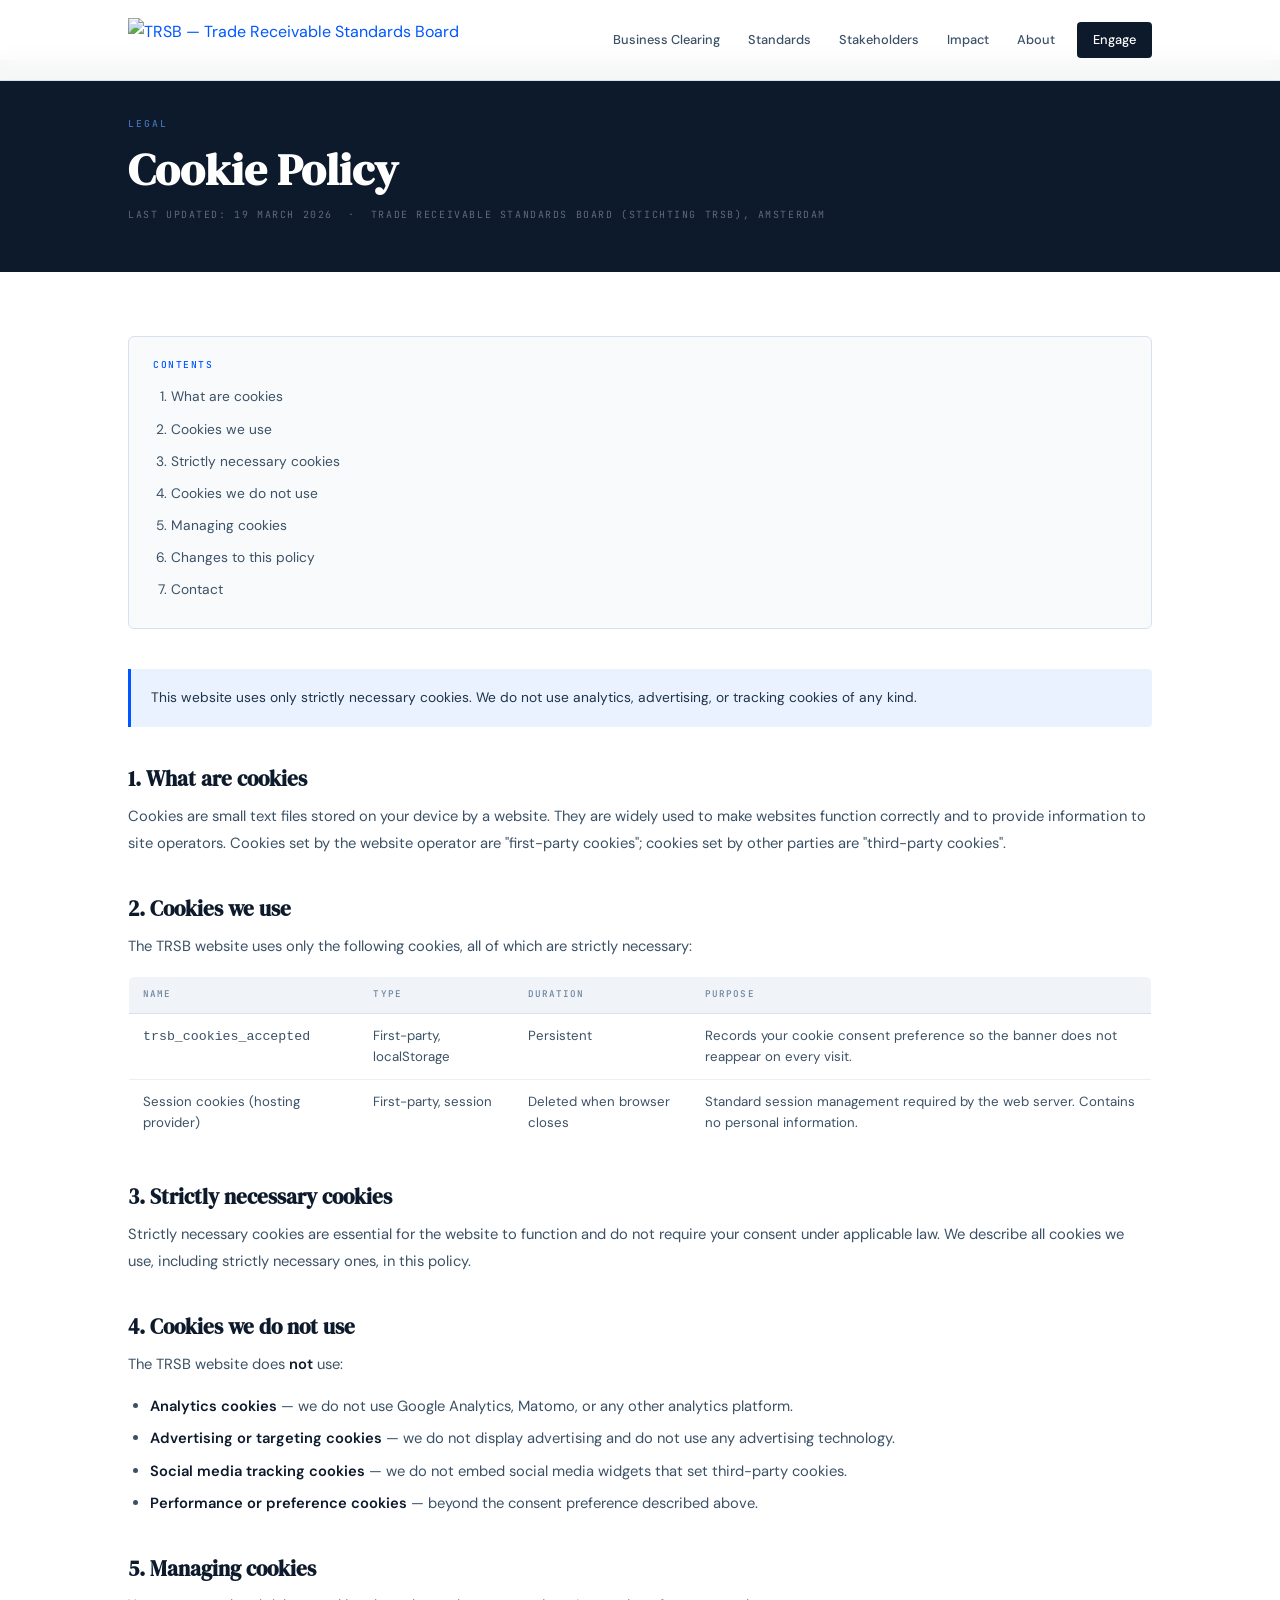
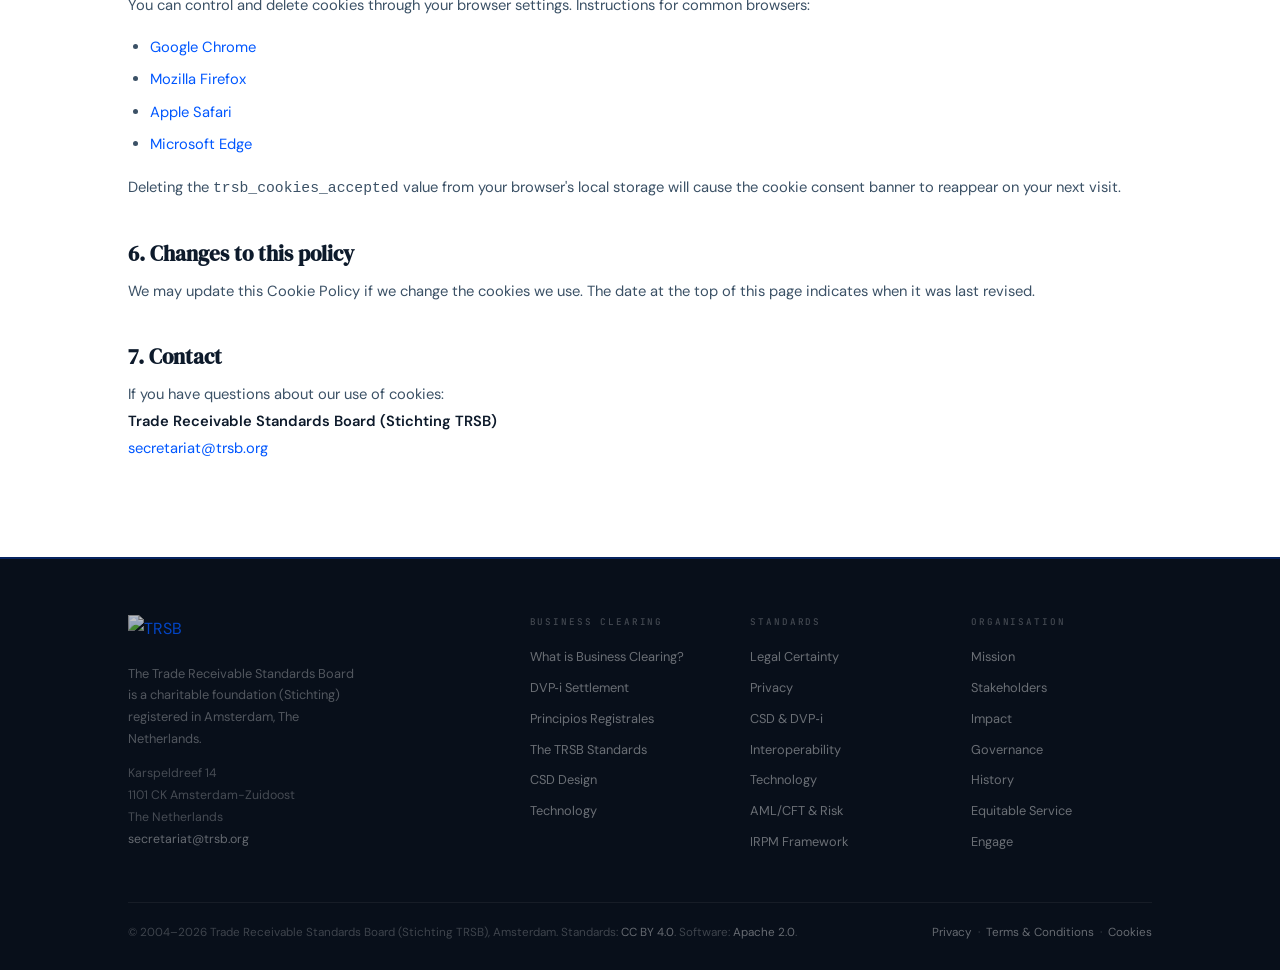
==== cookies.html @ 1e9a2dc9 "Adding legal pages" ====
<!DOCTYPE html>
<html lang="en">
<head>
<meta charset="UTF-8">
<meta name="viewport" content="width=device-width, initial-scale=1.0">
<title>Cookie Policy — TRSB</title>
<meta name="description" content="Cookie Policy for the Trade Receivable Standards Board.">
<link rel="preconnect" href="https://fonts.googleapis.com">
<link href="https://fonts.googleapis.com/css2?family=DM+Serif+Display:ital@0;1&family=DM+Sans:wght@300;400;500;600&family=JetBrains+Mono:wght@400;500&display=swap" rel="stylesheet">
<link rel="stylesheet" href="css/base.css">
<link rel="stylesheet" href="css/nav.css">
<link rel="stylesheet" href="css/footer.css">
<link rel="stylesheet" href="css/legal.css">
<link rel="stylesheet" href="css/responsive.css">
</head>
<body>

<!-- NAV -->
<nav id="sitenav">
  <div class="nav-inner">
    <a href="#" class="nav-logo">
      <img src="img/logo.svg" alt="TRSB — Trade Receivable Standards Board" height="36">
    </a>
    <div class="nav-links">
      <a href="#about">Business Clearing</a>
      <a href="#standards">Standards</a>
      <a href="#stakeholders">Stakeholders</a>
      <a href="#impact">Impact</a>
      <a href="#mission">About</a>
      <a href="#contact" class="nav-cta">Engage</a>
    </div>
    <button class="nav-burger" id="nav-burger" aria-label="Open menu" aria-expanded="false" aria-controls="nav-drawer">
      <span></span><span></span><span></span>
    </button>
  </div>
  <div class="nav-drawer" id="nav-drawer" role="navigation" aria-label="Mobile menu">
    <a href="#about">Business Clearing</a>
    <a href="#standards">Standards</a>
    <a href="#stakeholders">Stakeholders</a>
    <a href="#impact">Impact</a>
    <a href="#mission">About</a>
    <a href="#contact" class="drawer-cta">Engage</a>
  </div>
</nav>

<div style="padding-top:60px">
  <div class="legal-hero">
    <div class="container">
      <span class="label" style="color:rgba(100,160,255,0.65)">Legal</span>
      <h1>Cookie Policy</h1>
      <p class="legal-meta">Last updated: 19 March 2026 &nbsp;·&nbsp; Trade Receivable Standards Board (Stichting TRSB), Amsterdam</p>
    </div>
  </div>
  <div class="legal-body">
    <div class="container">
      <div class="legal-toc">
        <h4>Contents</h4>
        <ol>
      <li><a href="#1">What are cookies</a></li>
      <li><a href="#2">Cookies we use</a></li>
      <li><a href="#3">Strictly necessary cookies</a></li>
      <li><a href="#4">Cookies we do not use</a></li>
      <li><a href="#5">Managing cookies</a></li>
      <li><a href="#6">Changes to this policy</a></li>
      <li><a href="#7">Contact</a></li>
        </ol>
      </div>

    <div class="legal-notice">
      <p>This website uses only strictly necessary cookies. We do not use analytics, advertising, or tracking cookies of any kind.</p>
    </div>

    <h2 id="1">1. What are cookies</h2>
    <p>Cookies are small text files stored on your device by a website. They are widely used to make websites function correctly and to provide information to site operators. Cookies set by the website operator are "first-party cookies"; cookies set by other parties are "third-party cookies".</p>

    <h2 id="2">2. Cookies we use</h2>
    <p>The TRSB website uses only the following cookies, all of which are strictly necessary:</p>
    <table class="cookie-table">
      <thead>
        <tr><th>Name</th><th>Type</th><th>Duration</th><th>Purpose</th></tr>
      </thead>
      <tbody>
        <tr>
          <td><code>trsb_cookies_accepted</code></td>
          <td>First-party, localStorage</td>
          <td>Persistent</td>
          <td>Records your cookie consent preference so the banner does not reappear on every visit.</td>
        </tr>
        <tr>
          <td>Session cookies (hosting provider)</td>
          <td>First-party, session</td>
          <td>Deleted when browser closes</td>
          <td>Standard session management required by the web server. Contains no personal information.</td>
        </tr>
      </tbody>
    </table>

    <h2 id="3">3. Strictly necessary cookies</h2>
    <p>Strictly necessary cookies are essential for the website to function and do not require your consent under applicable law. We describe all cookies we use, including strictly necessary ones, in this policy.</p>

    <h2 id="4">4. Cookies we do not use</h2>
    <p>The TRSB website does <strong>not</strong> use:</p>
    <ul>
      <li><strong>Analytics cookies</strong> — we do not use Google Analytics, Matomo, or any other analytics platform.</li>
      <li><strong>Advertising or targeting cookies</strong> — we do not display advertising and do not use any advertising technology.</li>
      <li><strong>Social media tracking cookies</strong> — we do not embed social media widgets that set third-party cookies.</li>
      <li><strong>Performance or preference cookies</strong> — beyond the consent preference described above.</li>
    </ul>

    <h2 id="5">5. Managing cookies</h2>
    <p>You can control and delete cookies through your browser settings. Instructions for common browsers:</p>
    <ul>
      <li><a href="https://support.google.com/chrome/answer/95647" target="_blank" rel="noopener">Google Chrome</a></li>
      <li><a href="https://support.mozilla.org/en-US/kb/cookies-information-websites-store-on-your-computer" target="_blank" rel="noopener">Mozilla Firefox</a></li>
      <li><a href="https://support.apple.com/en-gb/guide/safari/sfri11471/mac" target="_blank" rel="noopener">Apple Safari</a></li>
      <li><a href="https://support.microsoft.com/en-us/windows/delete-and-manage-cookies" target="_blank" rel="noopener">Microsoft Edge</a></li>
    </ul>
    <p>Deleting the <code>trsb_cookies_accepted</code> value from your browser's local storage will cause the cookie consent banner to reappear on your next visit.</p>

    <h2 id="6">6. Changes to this policy</h2>
    <p>We may update this Cookie Policy if we change the cookies we use. The date at the top of this page indicates when it was last revised.</p>

    <h2 id="7">7. Contact</h2>
    <p>If you have questions about our use of cookies:<br>
    <strong>Trade Receivable Standards Board (Stichting TRSB)</strong><br>
    <a href="mailto:secretariat@trsb.org">secretariat@trsb.org</a></p>
    </div>
  </div>
</div>

<!-- FOOTER -->
<footer>
  <div class="container">
    <div class="footer-grid">
      <div class="footer-brand">
        <a href="#"><img src="img/logo-white.svg" alt="TRSB" class="footer-logo-img"></a>
        <p>The Trade Receivable Standards Board is a charitable foundation (Stichting) registered in Amsterdam, The Netherlands.</p>
        <address>Karspeldreef 14<br>1101 CK Amsterdam-Zuidoost<br>The Netherlands<br><a href="mailto:secretariat@trsb.org">secretariat@trsb.org</a></address>
      </div>
      <div class="fc"><h5>Business Clearing</h5><a href="#about">What is Business Clearing?</a><a href="#dvpi">DVP‑i Settlement</a><a href="#registrales">Principios Registrales</a><a href="#architecture">The TRSB Standards</a><a href="#csd-design">CSD Design</a><a href="#tech-openness">Technology</a></div>
      <div class="fc"><h5>Standards</h5><a href="#s1">Legal Certainty</a><a href="#s2">Privacy</a><a href="#s3">CSD &amp; DVP‑i</a><a href="#s4">Interoperability</a><a href="#s5">Technology</a><a href="#s6">AML/CFT &amp; Risk</a><a href="#s7">IRPM Framework</a></div>
      <div class="fc"><h5>Organisation</h5><a href="#mission">Mission</a><a href="#stakeholders">Stakeholders</a><a href="#impact">Impact</a><a href="#governance">Governance</a><a href="#history">History</a><a href="#equitable">Equitable Service</a><a href="#contact">Engage</a></div>
    </div>
    <div class="footer-bottom">
      <span>© 2004–2026 Trade Receivable Standards Board (Stichting TRSB), Amsterdam. Standards: <a href="https://creativecommons.org/licenses/by/4.0/" target="_blank">CC BY 4.0</a>. Software: <a href="https://www.apache.org/licenses/LICENSE-2.0" target="_blank">Apache 2.0</a>.</span>
      <span><a href="privacy.html">Privacy</a> &nbsp;·&nbsp; <a href="terms.html">Terms &amp; Conditions</a> &nbsp;·&nbsp; <a href="cookies.html">Cookies</a></span>
    </div>
  </div>
</footer>

<script src="js/main.js"></script>
</body>
</html>
---- css/base.css ----
/* TRSB — Base: reset, variables, typography, utilities
   Shared by index.html and all legal pages */

*, *::before, *::after { box-sizing: border-box; margin: 0; padding: 0; }
:root {
  --ink:    #0D1A2B;
  --ink2:   #1E3348;
  --ink3:   #3B5166;
  --mid:    #6B85A0;
  --pale:   #F0F4F9;
  --pale2:  #F8FAFC;
  --white:  #FFFFFF;
  --accent: #0057FF;
  --acl:    #3380FF;
  --acpale: #EBF2FF;
  --green:  #00875A;
  --greenpale: #E3F5EE;
  --border: #D6E2EF;
  --bord2:  #E8EFF7;
  --gold:   #C08020;
  --serif:  'DM Serif Display', Georgia, serif;
  --sans:   'DM Sans', sans-serif;
  --mono:   'JetBrains Mono', monospace;
}
html { scroll-behavior: smooth; }
body { font-family: var(--sans); font-size: 16px; line-height: 1.7; color: var(--ink); background: var(--white); overflow-x: hidden; }
h1,h2,h3 { font-family: var(--serif); line-height: 1.15; color: var(--ink); }
h1 { font-size: clamp(2.4rem, 5vw, 4rem); }
h2 { font-size: clamp(1.7rem, 3.5vw, 2.6rem); }
h3 { font-size: 1.2rem; font-family: var(--sans); font-weight: 600; }
h4 { font-family: var(--mono); font-size: 0.62rem; font-weight: 500; letter-spacing: 0.18em; text-transform: uppercase; color: var(--accent); }
p  { color: var(--ink3); font-size: 0.95rem; line-height: 1.85; }
a  { color: var(--accent); text-decoration: none; }
a:hover { text-decoration: underline; }
strong { color: var(--ink); font-weight: 600; }
blockquote { font-family: var(--serif); font-size: 1.15rem; font-style: italic; color: var(--ink2); border-left: 3px solid var(--accent); padding: 6px 0 6px 24px; margin: 28px 0; line-height: 1.7; }
.container { max-width: 1120px; margin: 0 auto; padding: 0 48px; }
section { padding: 80px 0; }
.label { display: block; font-family: var(--mono); font-size: 0.6rem; font-weight: 500; letter-spacing: 0.2em; text-transform: uppercase; color: var(--accent); margin-bottom: 12px; }
.rule  { width: 32px; height: 2px; background: var(--accent); margin: 16px 0 28px; border-radius: 2px; }
.rule-c { margin-left: auto; margin-right: auto; }
hr.hrule { border: none; border-top: 1px solid var(--bord2); margin: 28px 0; }

/* ===== FADE ===== */
.fade { opacity: 0; transform: translateY(14px); transition: opacity 0.45s ease, transform 0.45s ease; }
.fade.in { opacity: 1; transform: none; }
.fade.d1 { transition-delay: 0.08s; }
.fade.d2 { transition-delay: 0.16s; }
/* Ensure content is visible if JS is disabled or observer never fires */
@media print { .fade { opacity: 1 !important; transform: none !important; } }
---- css/nav.css ----
/* TRSB — Navigation */

nav#sitenav {
  position: fixed; top: 0; left: 0; right: 0; z-index: 200;
  background: rgba(255,255,255,0.96);
  backdrop-filter: blur(12px);
  -webkit-backdrop-filter: blur(12px);
  border-bottom: 1px solid var(--border);
  transition: box-shadow 0.3s;
}
.nav-inner {
  max-width: 1120px; margin: 0 auto; padding: 0 48px;
  height: 80px; display: flex; align-items: center;
  justify-content: space-between;
}

/* ── Logo ── */
.nav-logo {
  display: flex; align-items: center; gap: 10px;
  text-decoration: none; flex-shrink: 0;
}
.nav-logo img { height: 45px; display: block; }

/* ── Desktop links ── */
.nav-links { display: flex; align-items: center; gap: 0; }
.nav-links a {
  font-family: var(--sans); font-size: 0.8rem; font-weight: 500;
  color: var(--ink3); padding: 8px 14px;
  transition: color 0.15s; white-space: nowrap; text-decoration: none;
}
.nav-links a:hover { color: var(--ink); }
.nav-cta {
  background: var(--ink) !important; color: var(--white) !important;
  border-radius: 4px; margin-left: 8px; padding: 7px 16px !important;
  transition: background 0.15s !important;
}
.nav-cta:hover { background: var(--accent) !important; }

/* ── Hamburger button (hidden on desktop) ── */
.nav-burger {
  display: none; flex-direction: column; justify-content: center;
  gap: 5px; width: 36px; height: 36px;
  background: none; border: none; cursor: pointer;
  padding: 4px; border-radius: 4px; transition: background 0.15s;
}
.nav-burger:hover { background: var(--pale); }
.nav-burger span {
  display: block; width: 22px; height: 2px;
  background: var(--ink); border-radius: 2px;
  transition: transform 0.25s ease, opacity 0.25s ease;
  transform-origin: center;
}
.nav-burger.open span:nth-child(1) { transform: translateY(7px) rotate(45deg); }
.nav-burger.open span:nth-child(2) { opacity: 0; transform: scaleX(0); }
.nav-burger.open span:nth-child(3) { transform: translateY(-7px) rotate(-45deg); }

/* ── Mobile drawer ── */
.nav-drawer {
  display: none;
  position: absolute; top: 60px; left: 0; right: 0;
  background: rgba(255,255,255,0.98);
  backdrop-filter: blur(16px); -webkit-backdrop-filter: blur(16px);
  border-bottom: 1px solid var(--border);
  box-shadow: 0 8px 32px rgba(13,26,43,0.10);
  padding: 8px 0 16px;
  animation: drawerSlide 0.2s ease;
}
@keyframes drawerSlide {
  from { opacity: 0; transform: translateY(-8px); }
  to   { opacity: 1; transform: translateY(0); }
}
.nav-drawer.open { display: block; }
.nav-drawer a {
  display: block; font-family: var(--sans); font-size: 0.92rem; font-weight: 500;
  color: var(--ink2); padding: 13px 24px; text-decoration: none;
  border-bottom: 1px solid var(--bord2); transition: background 0.1s, color 0.1s;
}
.nav-drawer a:last-child { border-bottom: none; }
.nav-drawer a:hover { background: var(--pale); color: var(--accent); }
.nav-drawer .drawer-cta {
  margin: 12px 24px 0; display: block; text-align: center;
  background: var(--ink); color: #fff !important;
  border-radius: 4px; padding: 12px 24px !important; border-bottom: none !important;
}
.nav-drawer .drawer-cta:hover { background: var(--accent) !important; }

/* ── Collapse to burger at 768px ── */
@media (max-width: 768px) {
  .nav-inner { padding: 0 20px; }
  .nav-links  { display: none; }
  .nav-burger { display: flex; }
}
---- css/footer.css ----
/* TRSB — Footer */

/* ===== FOOTER ===== */
footer { background: #080F1A; padding: 56px 0 28px; border-top: 2px solid rgba(0,87,255,0.3); }
.footer-grid { display: grid; grid-template-columns: 2fr 1fr 1fr 1fr; gap: 40px; margin-bottom: 40px; }
.footer-logo-img { height: 32px; display: block; margin-bottom: 16px; opacity: 0.75; transition: opacity 0.15s; }
.footer-logo-img:hover { opacity: 1; }
.footer-brand p { font-size: 0.8rem; color: rgba(255,255,255,0.3); line-height: 1.7; max-width: 230px; margin-bottom: 12px; }
.footer-brand address { font-style: normal; font-size: 0.77rem; color: rgba(255,255,255,0.25); line-height: 1.8; }
.footer-brand address a { color: rgba(255,255,255,0.38); }
.fc h5 { font-family: var(--mono); font-size: 0.58rem; font-weight: 500; letter-spacing: 0.2em; text-transform: uppercase; color: rgba(255,255,255,0.24); margin-bottom: 16px; }
.fc a { display: block; font-size: 0.8rem; color: rgba(255,255,255,0.4); margin-bottom: 9px; transition: color 0.15s; text-decoration: none; }
.fc a:hover { color: rgba(255,255,255,0.75); }
.footer-bottom { border-top: 1px solid rgba(255,255,255,0.06); padding-top: 20px; display: flex; justify-content: space-between; flex-wrap: wrap; gap: 8px; font-size: 0.73rem; color: rgba(255,255,255,0.22); }
.footer-bottom a { color: rgba(255,255,255,0.38); text-decoration: none; transition: color 0.15s; }
.footer-bottom a:hover { color: rgba(255,255,255,0.65); }
---- css/legal.css ----
/* TRSB — Legal pages (privacy, T&C, cookies) */

#legal-page { padding-top: 60px; }
.legal-hero { background: var(--ink); padding: 56px 0 48px; }
.legal-hero h1 { color: #fff; font-size: clamp(1.8rem, 3.5vw, 2.8rem); }
.legal-hero .legal-meta { font-family: var(--mono); font-size: 0.62rem; letter-spacing: 0.16em; text-transform: uppercase; color: rgba(255,255,255,0.35); margin-top: 10px; }
.legal-body { padding: 64px 0 80px; }
.legal-body h2 { font-size: 1.3rem; margin: 40px 0 12px; color: var(--ink); }
.legal-body h2:first-child { margin-top: 0; }
.legal-body h3 { font-family: var(--sans); font-size: 1rem; font-weight: 600; margin: 24px 0 8px; color: var(--ink); }
.legal-body p { font-size: 0.92rem; color: var(--ink3); line-height: 1.85; margin-bottom: 14px; }
.legal-body ul, .legal-body ol { margin: 10px 0 16px 22px; font-size: 0.92rem; color: var(--ink3); line-height: 1.8; }
.legal-body li { margin-bottom: 6px; }
.legal-body a { color: var(--accent); }
.legal-body strong { color: var(--ink); }
.legal-toc { background: var(--pale2); border: 1px solid var(--border); border-radius: 6px; padding: 20px 24px; margin-bottom: 40px; }
.legal-toc h4 { font-family: var(--mono); font-size: 0.6rem; letter-spacing: 0.16em; text-transform: uppercase; color: var(--accent); margin-bottom: 10px; }
.legal-toc ol { margin: 0 0 0 18px; font-size: 0.86rem; color: var(--ink3); line-height: 1.9; }
.legal-toc a { color: var(--ink3); text-decoration: none; }
.legal-toc a:hover { color: var(--accent); }
.legal-notice { background: var(--acpale); border-left: 3px solid var(--accent); padding: 16px 20px; border-radius: 0 4px 4px 0; margin: 20px 0 24px; }
.legal-notice p { font-size: 0.86rem; margin: 0; color: var(--ink2); }
.cookie-table { width: 100%; border-collapse: collapse; font-size: 0.83rem; border: 1px solid var(--border); border-radius: 6px; overflow: hidden; margin: 16px 0 24px; }
.cookie-table th { font-family: var(--mono); font-size: 0.58rem; font-weight: 500; letter-spacing: 0.12em; text-transform: uppercase; color: var(--mid); text-align: left; padding: 10px 14px; background: var(--pale); border-bottom: 1px solid var(--border); }
.cookie-table td { padding: 11px 14px; border-bottom: 1px solid var(--bord2); vertical-align: top; color: var(--ink3); line-height: 1.6; }
.cookie-table tr:last-child td { border-bottom: none; }
---- css/responsive.css ----
/* TRSB — Responsive breakpoints */

/* ===== RESPONSIVE ===== */
@media (max-width: 960px) {
  .hero-inner { grid-template-columns: 1fr; gap: 40px; }
  .hero-convictions { grid-template-columns: 1fr 1fr; }
  .about-grid,.vel-grid,.contact-grid { grid-template-columns: 1fr; gap: 40px; }
  .pillars { grid-template-columns: 1fr 1fr; }
  .stake-grid { grid-template-columns: repeat(2,1fr); }
  .gov-grid,.board-grid { grid-template-columns: 1fr; }
  .footer-grid { grid-template-columns: 1fr 1fr; }
  .std-layout { grid-template-columns: 1fr; }
  .std-toc { display: none; }
  .eq-grid { grid-template-columns: 1fr 1fr; gap: 20px; }
  .dvpi-inner { grid-template-columns: 1fr; gap: 32px; }
  .dvpi-steps { grid-template-columns: 1fr 1fr; }
  .v-figs { grid-template-columns: 1fr 1fr; }
  .prob-card { grid-template-columns: 1fr; }
  .prob-label-col { border-right: none; border-bottom: 1px solid var(--bord2); }
  .prob-body-col { border-right: none; border-bottom: 1px solid var(--bord2); }
  .prob-answer-col { border-left: none; border-top: 3px solid var(--accent); }
  .reg-grid { grid-template-columns: 1fr 1fr; }
  .arch-layer { grid-template-columns: 1fr; }
  .arch-layer-badge { border-right: none; border-bottom: 1px solid rgba(255,255,255,0.08); flex-direction: row; align-items: center; gap: 12px; padding: 16px 20px; }
  .arch-bridge { grid-template-columns: 1fr; gap: 24px; }
  .arch-bridge-center { border-left: none; border-right: none; border-top: 1px solid rgba(255,255,255,0.08); border-bottom: 1px solid rgba(255,255,255,0.08); padding: 20px 0; }
  .csd-grid { grid-template-columns: 1fr; gap: 40px; }
  .protocol-grid { grid-template-columns: 1fr 1fr; }
  .tech-bottom { grid-template-columns: 1fr; gap: 28px; }
}
@media (max-width: 640px) {
  .container { padding: 0 20px; }
  section { padding: 56px 0; }
  .nav-inner { padding: 0 20px; }
  .nav-links { display: none; }
  .hero-inner { padding: 56px 20px 48px; grid-template-columns: 1fr; }
  .hero-strip-inner { padding: 0 20px; overflow-x: auto; white-space: nowrap; }
  .hero-stats { grid-template-columns: 1fr 1fr; }
  .pillars,.stake-grid,.board-grid,.footer-grid,.eq-grid { grid-template-columns: 1fr; }
  .dvpi-steps,.v-figs,.about-grid { grid-template-columns: 1fr; }
  .j-table { display: block; overflow-x: auto; }
  .about-sidebar { border-left: none; border-top: 1px solid var(--border); padding-left: 0; padding-top: 28px; }
  .reg-grid { grid-template-columns: 1fr; }
  .csd-principles { grid-template-columns: 1fr; }
  .protocol-grid { grid-template-columns: 1fr; }
  .tech-topo { grid-template-columns: 1fr; }
}
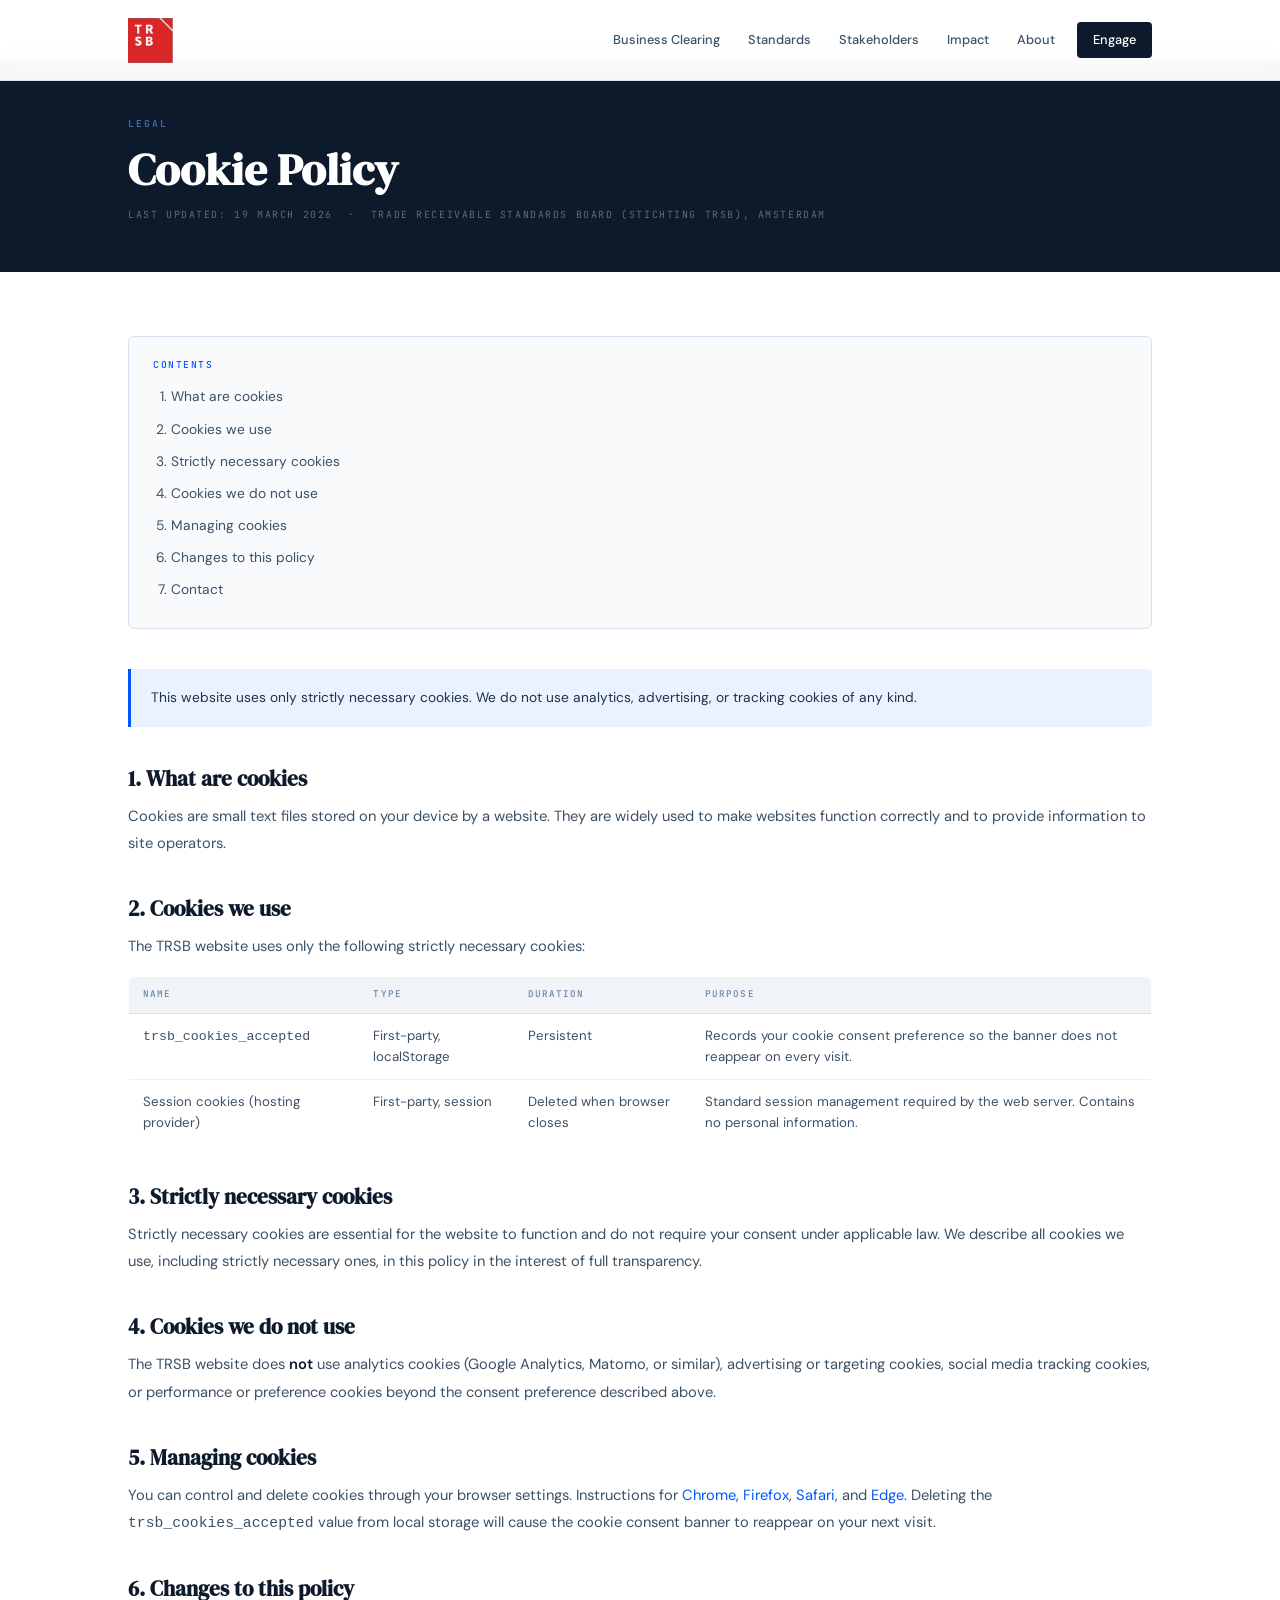
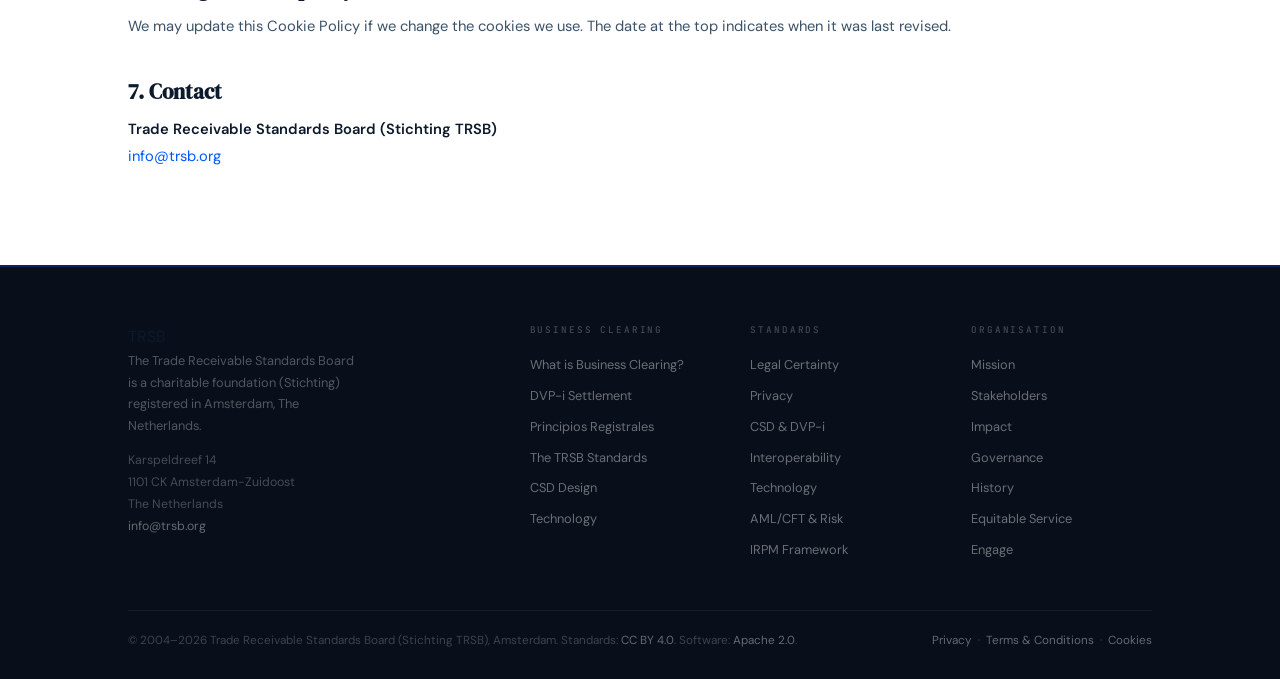
==== commit 5a32a00b: "Fix links" ====
--- a/cookies.html
+++ b/cookies.html
@@ -18,39 +18,42 @@
 <!-- NAV -->
 <nav id="sitenav">
   <div class="nav-inner">
-    <a href="#" class="nav-logo">
-      <img src="img/logo.svg" alt="TRSB — Trade Receivable Standards Board" height="36">
+    <a href="index.html" class="nav-logo" style="text-decoration:none;">
+		<img src="img/logo_trsb_basic.png"></img>
     </a>
     <div class="nav-links">
-      <a href="#about">Business Clearing</a>
-      <a href="#standards">Standards</a>
-      <a href="#stakeholders">Stakeholders</a>
-      <a href="#impact">Impact</a>
-      <a href="#mission">About</a>
-      <a href="#contact" class="nav-cta">Engage</a>
+      <a href="index.html#about">Business Clearing</a>
+      <a href="index.html#standards">Standards</a>
+      <a href="index.html#stakeholders">Stakeholders</a>
+      <a href="index.html#impact">Impact</a>
+      <a href="index.html#mission">About</a>
+      <a href="index.html#contact" class="nav-cta">Engage</a>
     </div>
     <button class="nav-burger" id="nav-burger" aria-label="Open menu" aria-expanded="false" aria-controls="nav-drawer">
       <span></span><span></span><span></span>
     </button>
   </div>
   <div class="nav-drawer" id="nav-drawer" role="navigation" aria-label="Mobile menu">
-    <a href="#about">Business Clearing</a>
-    <a href="#standards">Standards</a>
-    <a href="#stakeholders">Stakeholders</a>
-    <a href="#impact">Impact</a>
-    <a href="#mission">About</a>
-    <a href="#contact" class="drawer-cta">Engage</a>
+    <a href="index.html#about">Business Clearing</a>
+    <a href="index.html#standards">Standards</a>
+    <a href="index.html#stakeholders">Stakeholders</a>
+    <a href="index.html#impact">Impact</a>
+    <a href="index.html#mission">About</a>
+    <a href="index.html#contact" class="drawer-cta">Engage</a>
   </div>
 </nav>
 
+<!-- LEGAL HERO -->
 <div style="padding-top:60px">
   <div class="legal-hero">
     <div class="container">
       <span class="label" style="color:rgba(100,160,255,0.65)">Legal</span>
       <h1>Cookie Policy</h1>
-      <p class="legal-meta">Last updated: 19 March 2026 &nbsp;·&nbsp; Trade Receivable Standards Board (Stichting TRSB), Amsterdam</p>
+      <p class="legal-meta">Last updated: 19 March 2026 &nbsp;&middot;&nbsp; Trade Receivable Standards Board (Stichting TRSB), Amsterdam</p>
     </div>
   </div>
+
+  <!-- LEGAL BODY -->
   <div class="legal-body">
     <div class="container">
       <div class="legal-toc">
@@ -66,64 +69,35 @@
         </ol>
       </div>
 
-    <div class="legal-notice">
-      <p>This website uses only strictly necessary cookies. We do not use analytics, advertising, or tracking cookies of any kind.</p>
-    </div>
+    <div class="legal-notice"><p>This website uses only strictly necessary cookies. We do not use analytics, advertising, or tracking cookies of any kind.</p></div>
 
     <h2 id="1">1. What are cookies</h2>
-    <p>Cookies are small text files stored on your device by a website. They are widely used to make websites function correctly and to provide information to site operators. Cookies set by the website operator are "first-party cookies"; cookies set by other parties are "third-party cookies".</p>
+    <p>Cookies are small text files stored on your device by a website. They are widely used to make websites function correctly and to provide information to site operators.</p>
 
     <h2 id="2">2. Cookies we use</h2>
-    <p>The TRSB website uses only the following cookies, all of which are strictly necessary:</p>
+    <p>The TRSB website uses only the following strictly necessary cookies:</p>
     <table class="cookie-table">
-      <thead>
-        <tr><th>Name</th><th>Type</th><th>Duration</th><th>Purpose</th></tr>
-      </thead>
+      <thead><tr><th>Name</th><th>Type</th><th>Duration</th><th>Purpose</th></tr></thead>
       <tbody>
-        <tr>
-          <td><code>trsb_cookies_accepted</code></td>
-          <td>First-party, localStorage</td>
-          <td>Persistent</td>
-          <td>Records your cookie consent preference so the banner does not reappear on every visit.</td>
-        </tr>
-        <tr>
-          <td>Session cookies (hosting provider)</td>
-          <td>First-party, session</td>
-          <td>Deleted when browser closes</td>
-          <td>Standard session management required by the web server. Contains no personal information.</td>
-        </tr>
+        <tr><td><code>trsb_cookies_accepted</code></td><td>First-party, localStorage</td><td>Persistent</td><td>Records your cookie consent preference so the banner does not reappear on every visit.</td></tr>
+        <tr><td>Session cookies (hosting provider)</td><td>First-party, session</td><td>Deleted when browser closes</td><td>Standard session management required by the web server. Contains no personal information.</td></tr>
       </tbody>
     </table>
 
     <h2 id="3">3. Strictly necessary cookies</h2>
-    <p>Strictly necessary cookies are essential for the website to function and do not require your consent under applicable law. We describe all cookies we use, including strictly necessary ones, in this policy.</p>
+    <p>Strictly necessary cookies are essential for the website to function and do not require your consent under applicable law. We describe all cookies we use, including strictly necessary ones, in this policy in the interest of full transparency.</p>
 
     <h2 id="4">4. Cookies we do not use</h2>
-    <p>The TRSB website does <strong>not</strong> use:</p>
-    <ul>
-      <li><strong>Analytics cookies</strong> — we do not use Google Analytics, Matomo, or any other analytics platform.</li>
-      <li><strong>Advertising or targeting cookies</strong> — we do not display advertising and do not use any advertising technology.</li>
-      <li><strong>Social media tracking cookies</strong> — we do not embed social media widgets that set third-party cookies.</li>
-      <li><strong>Performance or preference cookies</strong> — beyond the consent preference described above.</li>
-    </ul>
+    <p>The TRSB website does <strong>not</strong> use analytics cookies (Google Analytics, Matomo, or similar), advertising or targeting cookies, social media tracking cookies, or performance or preference cookies beyond the consent preference described above.</p>
 
     <h2 id="5">5. Managing cookies</h2>
-    <p>You can control and delete cookies through your browser settings. Instructions for common browsers:</p>
-    <ul>
-      <li><a href="https://support.google.com/chrome/answer/95647" target="_blank" rel="noopener">Google Chrome</a></li>
-      <li><a href="https://support.mozilla.org/en-US/kb/cookies-information-websites-store-on-your-computer" target="_blank" rel="noopener">Mozilla Firefox</a></li>
-      <li><a href="https://support.apple.com/en-gb/guide/safari/sfri11471/mac" target="_blank" rel="noopener">Apple Safari</a></li>
-      <li><a href="https://support.microsoft.com/en-us/windows/delete-and-manage-cookies" target="_blank" rel="noopener">Microsoft Edge</a></li>
-    </ul>
-    <p>Deleting the <code>trsb_cookies_accepted</code> value from your browser's local storage will cause the cookie consent banner to reappear on your next visit.</p>
+    <p>You can control and delete cookies through your browser settings. Instructions for <a href="https://support.google.com/chrome/answer/95647" target="_blank" rel="noopener">Chrome</a>, <a href="https://support.mozilla.org/en-US/kb/cookies-information-websites-store-on-your-computer" target="_blank" rel="noopener">Firefox</a>, <a href="https://support.apple.com/en-gb/guide/safari/sfri11471/mac" target="_blank" rel="noopener">Safari</a>, and <a href="https://support.microsoft.com/en-us/windows/delete-and-manage-cookies" target="_blank" rel="noopener">Edge</a>. Deleting the <code>trsb_cookies_accepted</code> value from local storage will cause the cookie consent banner to reappear on your next visit.</p>
 
     <h2 id="6">6. Changes to this policy</h2>
-    <p>We may update this Cookie Policy if we change the cookies we use. The date at the top of this page indicates when it was last revised.</p>
+    <p>We may update this Cookie Policy if we change the cookies we use. The date at the top indicates when it was last revised.</p>
 
     <h2 id="7">7. Contact</h2>
-    <p>If you have questions about our use of cookies:<br>
-    <strong>Trade Receivable Standards Board (Stichting TRSB)</strong><br>
-    <a href="mailto:secretariat@trsb.org">secretariat@trsb.org</a></p>
+    <p><strong>Trade Receivable Standards Board (Stichting TRSB)</strong><br><a href="mailto:info@trsb.org">info@trsb.org</a></p>
     </div>
   </div>
 </div>
@@ -133,17 +107,17 @@
   <div class="container">
     <div class="footer-grid">
       <div class="footer-brand">
-        <a href="#"><img src="img/logo-white.svg" alt="TRSB" class="footer-logo-img"></a>
+        <div class="footer-logo-text">TRSB</div>
         <p>The Trade Receivable Standards Board is a charitable foundation (Stichting) registered in Amsterdam, The Netherlands.</p>
-        <address>Karspeldreef 14<br>1101 CK Amsterdam-Zuidoost<br>The Netherlands<br><a href="mailto:secretariat@trsb.org">secretariat@trsb.org</a></address>
+        <address>Karspeldreef 14<br>1101 CK Amsterdam-Zuidoost<br>The Netherlands<br><a href="mailto:info@trsb.org">info@trsb.org</a></address>
       </div>
-      <div class="fc"><h5>Business Clearing</h5><a href="#about">What is Business Clearing?</a><a href="#dvpi">DVP‑i Settlement</a><a href="#registrales">Principios Registrales</a><a href="#architecture">The TRSB Standards</a><a href="#csd-design">CSD Design</a><a href="#tech-openness">Technology</a></div>
-      <div class="fc"><h5>Standards</h5><a href="#s1">Legal Certainty</a><a href="#s2">Privacy</a><a href="#s3">CSD &amp; DVP‑i</a><a href="#s4">Interoperability</a><a href="#s5">Technology</a><a href="#s6">AML/CFT &amp; Risk</a><a href="#s7">IRPM Framework</a></div>
-      <div class="fc"><h5>Organisation</h5><a href="#mission">Mission</a><a href="#stakeholders">Stakeholders</a><a href="#impact">Impact</a><a href="#governance">Governance</a><a href="#history">History</a><a href="#equitable">Equitable Service</a><a href="#contact">Engage</a></div>
+      <div class="fc"><h5>Business Clearing</h5><a href="index.html#about">What is Business Clearing?</a><a href="index.html#dvpi">DVP-i Settlement</a><a href="index.html#registrales">Principios Registrales</a><a href="index.html#architecture">The TRSB Standards</a><a href="index.html#csd-design">CSD Design</a><a href="index.html#tech-openness">Technology</a></div>
+      <div class="fc"><h5>Standards</h5><a href="index.html#s1">Legal Certainty</a><a href="index.html#s2">Privacy</a><a href="index.html#s3">CSD &amp; DVP-i</a><a href="index.html#s4">Interoperability</a><a href="index.html#s5">Technology</a><a href="index.html#s6">AML/CFT &amp; Risk</a><a href="index.html#s7">IRPM Framework</a></div>
+      <div class="fc"><h5>Organisation</h5><a href="index.html#mission">Mission</a><a href="index.html#stakeholders">Stakeholders</a><a href="index.html#impact">Impact</a><a href="index.html#governance">Governance</a><a href="index.html#history">History</a><a href="index.html#equitable">Equitable Service</a><a href="index.html#contact">Engage</a></div>
     </div>
     <div class="footer-bottom">
-      <span>© 2004–2026 Trade Receivable Standards Board (Stichting TRSB), Amsterdam. Standards: <a href="https://creativecommons.org/licenses/by/4.0/" target="_blank">CC BY 4.0</a>. Software: <a href="https://www.apache.org/licenses/LICENSE-2.0" target="_blank">Apache 2.0</a>.</span>
-      <span><a href="privacy.html">Privacy</a> &nbsp;·&nbsp; <a href="terms.html">Terms &amp; Conditions</a> &nbsp;·&nbsp; <a href="cookies.html">Cookies</a></span>
+      <span>&copy; 2004&ndash;2026 Trade Receivable Standards Board (Stichting TRSB), Amsterdam. Standards: <a href="https://creativecommons.org/licenses/by/4.0/" target="_blank" rel="noopener">CC BY 4.0</a>. Software: <a href="https://www.apache.org/licenses/LICENSE-2.0" target="_blank" rel="noopener">Apache 2.0</a>.</span>
+      <span><a href="privacy.html">Privacy</a> &nbsp;&middot;&nbsp; <a href="terms.html">Terms &amp; Conditions</a> &nbsp;&middot;&nbsp; <a href="cookies.html">Cookies</a></span>
     </div>
   </div>
 </footer>
--- a/css/footer.css
+++ b/css/footer.css
@@ -1,16 +1,90 @@
 /* TRSB — Footer */
 
 /* ===== FOOTER ===== */
-footer { background: #080F1A; padding: 56px 0 28px; border-top: 2px solid rgba(0,87,255,0.3); }
-.footer-grid { display: grid; grid-template-columns: 2fr 1fr 1fr 1fr; gap: 40px; margin-bottom: 40px; }
-.footer-logo-img { height: 32px; display: block; margin-bottom: 16px; opacity: 0.75; transition: opacity 0.15s; }
-.footer-logo-img:hover { opacity: 1; }
-.footer-brand p { font-size: 0.8rem; color: rgba(255,255,255,0.3); line-height: 1.7; max-width: 230px; margin-bottom: 12px; }
-.footer-brand address { font-style: normal; font-size: 0.77rem; color: rgba(255,255,255,0.25); line-height: 1.8; }
-.footer-brand address a { color: rgba(255,255,255,0.38); }
-.fc h5 { font-family: var(--mono); font-size: 0.58rem; font-weight: 500; letter-spacing: 0.2em; text-transform: uppercase; color: rgba(255,255,255,0.24); margin-bottom: 16px; }
-.fc a { display: block; font-size: 0.8rem; color: rgba(255,255,255,0.4); margin-bottom: 9px; transition: color 0.15s; text-decoration: none; }
-.fc a:hover { color: rgba(255,255,255,0.75); }
-.footer-bottom { border-top: 1px solid rgba(255,255,255,0.06); padding-top: 20px; display: flex; justify-content: space-between; flex-wrap: wrap; gap: 8px; font-size: 0.73rem; color: rgba(255,255,255,0.22); }
-.footer-bottom a { color: rgba(255,255,255,0.38); text-decoration: none; transition: color 0.15s; }
-.footer-bottom a:hover { color: rgba(255,255,255,0.65); }+footer {
+	background: #080F1A;
+	padding: 56px 0 28px;
+	border-top: 2px solid rgba(0, 87, 255, 0.3);
+}
+
+.footer-grid {
+	display: grid;
+	grid-template-columns: 2fr 1fr 1fr 1fr;
+	gap: 40px;
+	margin-bottom: 40px;
+}
+
+.footer-logo-img {
+	height: 32px;
+	display: block;
+	margin-bottom: 16px;
+	opacity: 0.75;
+	transition: opacity 0.15s;
+}
+
+.footer-logo-img:hover {
+	opacity: 1;
+}
+
+.footer-brand p {
+	font-size: 0.8rem;
+	color: rgba(255, 255, 255, 0.3);
+	line-height: 1.7;
+	max-width: 230px;
+	margin-bottom: 12px;
+}
+
+.footer-brand address {
+	font-style: normal;
+	font-size: 0.77rem;
+	color: rgba(255, 255, 255, 0.25);
+	line-height: 1.8;
+}
+
+.footer-brand address a {
+	color: rgba(255, 255, 255, 0.38);
+}
+
+.fc h5 {
+	font-family: var(--mono);
+	font-size: 0.58rem;
+	font-weight: 500;
+	letter-spacing: 0.2em;
+	text-transform: uppercase;
+	color: rgba(255, 255, 255, 0.24);
+	margin-bottom: 16px;
+}
+
+.fc a {
+	display: block;
+	font-size: 0.8rem;
+	color: rgba(255, 255, 255, 0.4);
+	margin-bottom: 9px;
+	transition: color 0.15s;
+	text-decoration: none;
+}
+
+.fc a:hover {
+	color: rgba(255, 255, 255, 0.75);
+}
+
+.footer-bottom {
+	border-top: 1px solid rgba(255, 255, 255, 0.06);
+	padding-top: 20px;
+	display: flex;
+	justify-content: space-between;
+	flex-wrap: wrap;
+	gap: 8px;
+	font-size: 0.73rem;
+	color: rgba(255, 255, 255, 0.22);
+}
+
+.footer-bottom a {
+	color: rgba(255, 255, 255, 0.38);
+	text-decoration: none;
+	transition: color 0.15s;
+}
+
+.footer-bottom a:hover {
+	color: rgba(255, 255, 255, 0.65);
+}
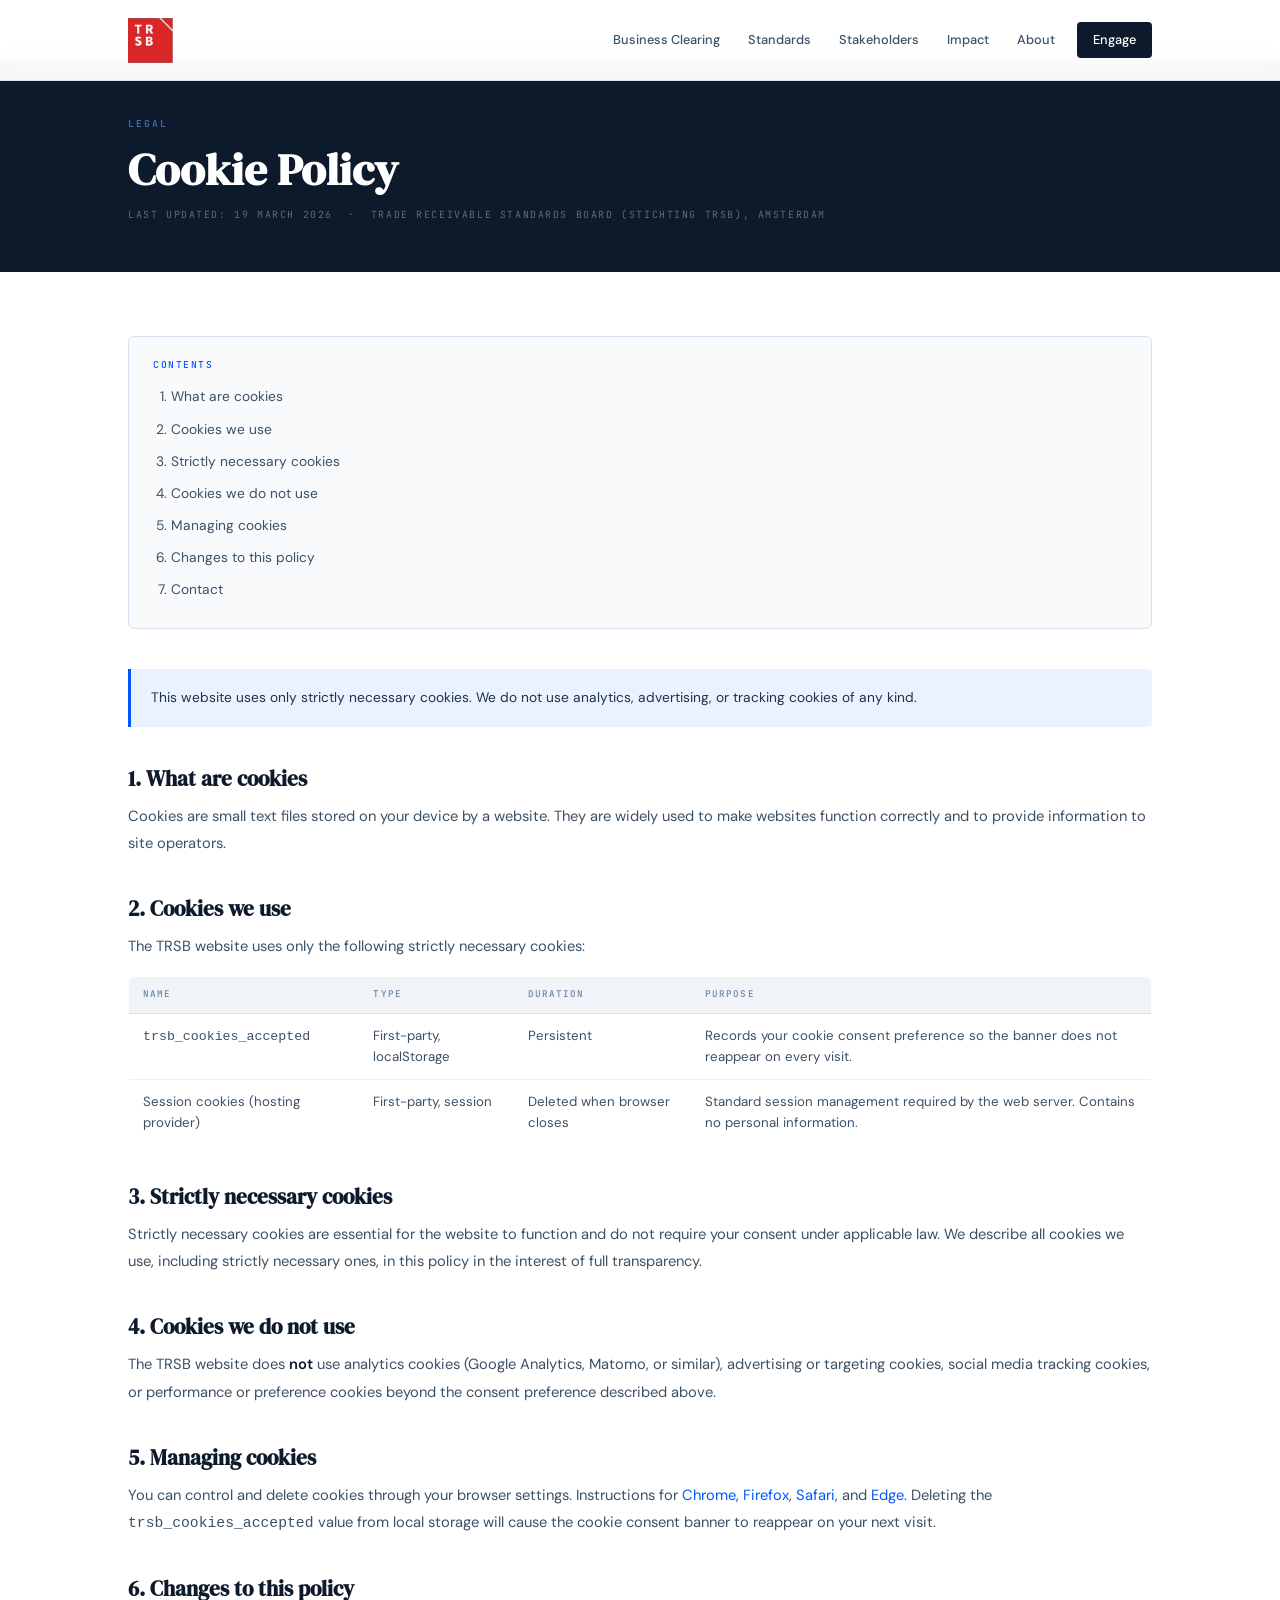
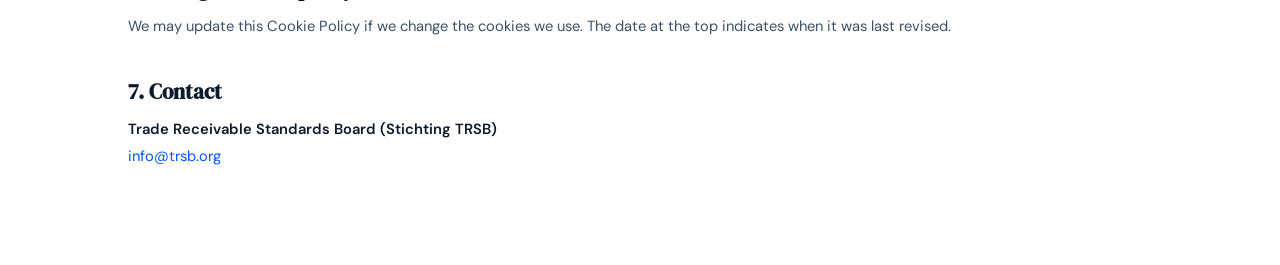
==== commit 92735153: "Centralise maintenance of header and footer" ====
--- a/cookies.html
+++ b/cookies.html
@@ -5,6 +5,8 @@
 <meta name="viewport" content="width=device-width, initial-scale=1.0">
 <title>Cookie Policy — TRSB</title>
 <meta name="description" content="Cookie Policy for the Trade Receivable Standards Board.">
+<link rel="icon" type="image/svg+xml" href="img/favicon.svg">
+<link rel="icon" type="image/png" href="img/logo_trsb_basic.png">
 <link rel="preconnect" href="https://fonts.googleapis.com">
 <link href="https://fonts.googleapis.com/css2?family=DM+Serif+Display:ital@0;1&family=DM+Sans:wght@300;400;500;600&family=JetBrains+Mono:wght@400;500&display=swap" rel="stylesheet">
 <link rel="stylesheet" href="css/base.css">
@@ -15,33 +17,7 @@
 </head>
 <body>
 
-<!-- NAV -->
-<nav id="sitenav">
-  <div class="nav-inner">
-    <a href="index.html" class="nav-logo" style="text-decoration:none;">
-		<img src="img/logo_trsb_basic.png"></img>
-    </a>
-    <div class="nav-links">
-      <a href="index.html#about">Business Clearing</a>
-      <a href="index.html#standards">Standards</a>
-      <a href="index.html#stakeholders">Stakeholders</a>
-      <a href="index.html#impact">Impact</a>
-      <a href="index.html#mission">About</a>
-      <a href="index.html#contact" class="nav-cta">Engage</a>
-    </div>
-    <button class="nav-burger" id="nav-burger" aria-label="Open menu" aria-expanded="false" aria-controls="nav-drawer">
-      <span></span><span></span><span></span>
-    </button>
-  </div>
-  <div class="nav-drawer" id="nav-drawer" role="navigation" aria-label="Mobile menu">
-    <a href="index.html#about">Business Clearing</a>
-    <a href="index.html#standards">Standards</a>
-    <a href="index.html#stakeholders">Stakeholders</a>
-    <a href="index.html#impact">Impact</a>
-    <a href="index.html#mission">About</a>
-    <a href="index.html#contact" class="drawer-cta">Engage</a>
-  </div>
-</nav>
+<div id="site-nav"></div>
 
 <!-- LEGAL HERO -->
 <div style="padding-top:60px">
@@ -102,26 +78,9 @@
   </div>
 </div>
 
-<!-- FOOTER -->
-<footer>
-  <div class="container">
-    <div class="footer-grid">
-      <div class="footer-brand">
-        <div class="footer-logo-text">TRSB</div>
-        <p>The Trade Receivable Standards Board is a charitable foundation (Stichting) registered in Amsterdam, The Netherlands.</p>
-        <address>Karspeldreef 14<br>1101 CK Amsterdam-Zuidoost<br>The Netherlands<br><a href="mailto:info@trsb.org">info@trsb.org</a></address>
-      </div>
-      <div class="fc"><h5>Business Clearing</h5><a href="index.html#about">What is Business Clearing?</a><a href="index.html#dvpi">DVP-i Settlement</a><a href="index.html#registrales">Principios Registrales</a><a href="index.html#architecture">The TRSB Standards</a><a href="index.html#csd-design">CSD Design</a><a href="index.html#tech-openness">Technology</a></div>
-      <div class="fc"><h5>Standards</h5><a href="index.html#s1">Legal Certainty</a><a href="index.html#s2">Privacy</a><a href="index.html#s3">CSD &amp; DVP-i</a><a href="index.html#s4">Interoperability</a><a href="index.html#s5">Technology</a><a href="index.html#s6">AML/CFT &amp; Risk</a><a href="index.html#s7">IRPM Framework</a></div>
-      <div class="fc"><h5>Organisation</h5><a href="index.html#mission">Mission</a><a href="index.html#stakeholders">Stakeholders</a><a href="index.html#impact">Impact</a><a href="index.html#governance">Governance</a><a href="index.html#history">History</a><a href="index.html#equitable">Equitable Service</a><a href="index.html#contact">Engage</a></div>
-    </div>
-    <div class="footer-bottom">
-      <span>&copy; 2004&ndash;2026 Trade Receivable Standards Board (Stichting TRSB), Amsterdam. Standards: <a href="https://creativecommons.org/licenses/by/4.0/" target="_blank" rel="noopener">CC BY 4.0</a>. Software: <a href="https://www.apache.org/licenses/LICENSE-2.0" target="_blank" rel="noopener">Apache 2.0</a>.</span>
-      <span><a href="privacy.html">Privacy</a> &nbsp;&middot;&nbsp; <a href="terms.html">Terms &amp; Conditions</a> &nbsp;&middot;&nbsp; <a href="cookies.html">Cookies</a></span>
-    </div>
-  </div>
-</footer>
+<div id="site-footer"></div>
 
+<script src="js/includes.js"></script>
 <script src="js/main.js"></script>
 </body>
 </html>
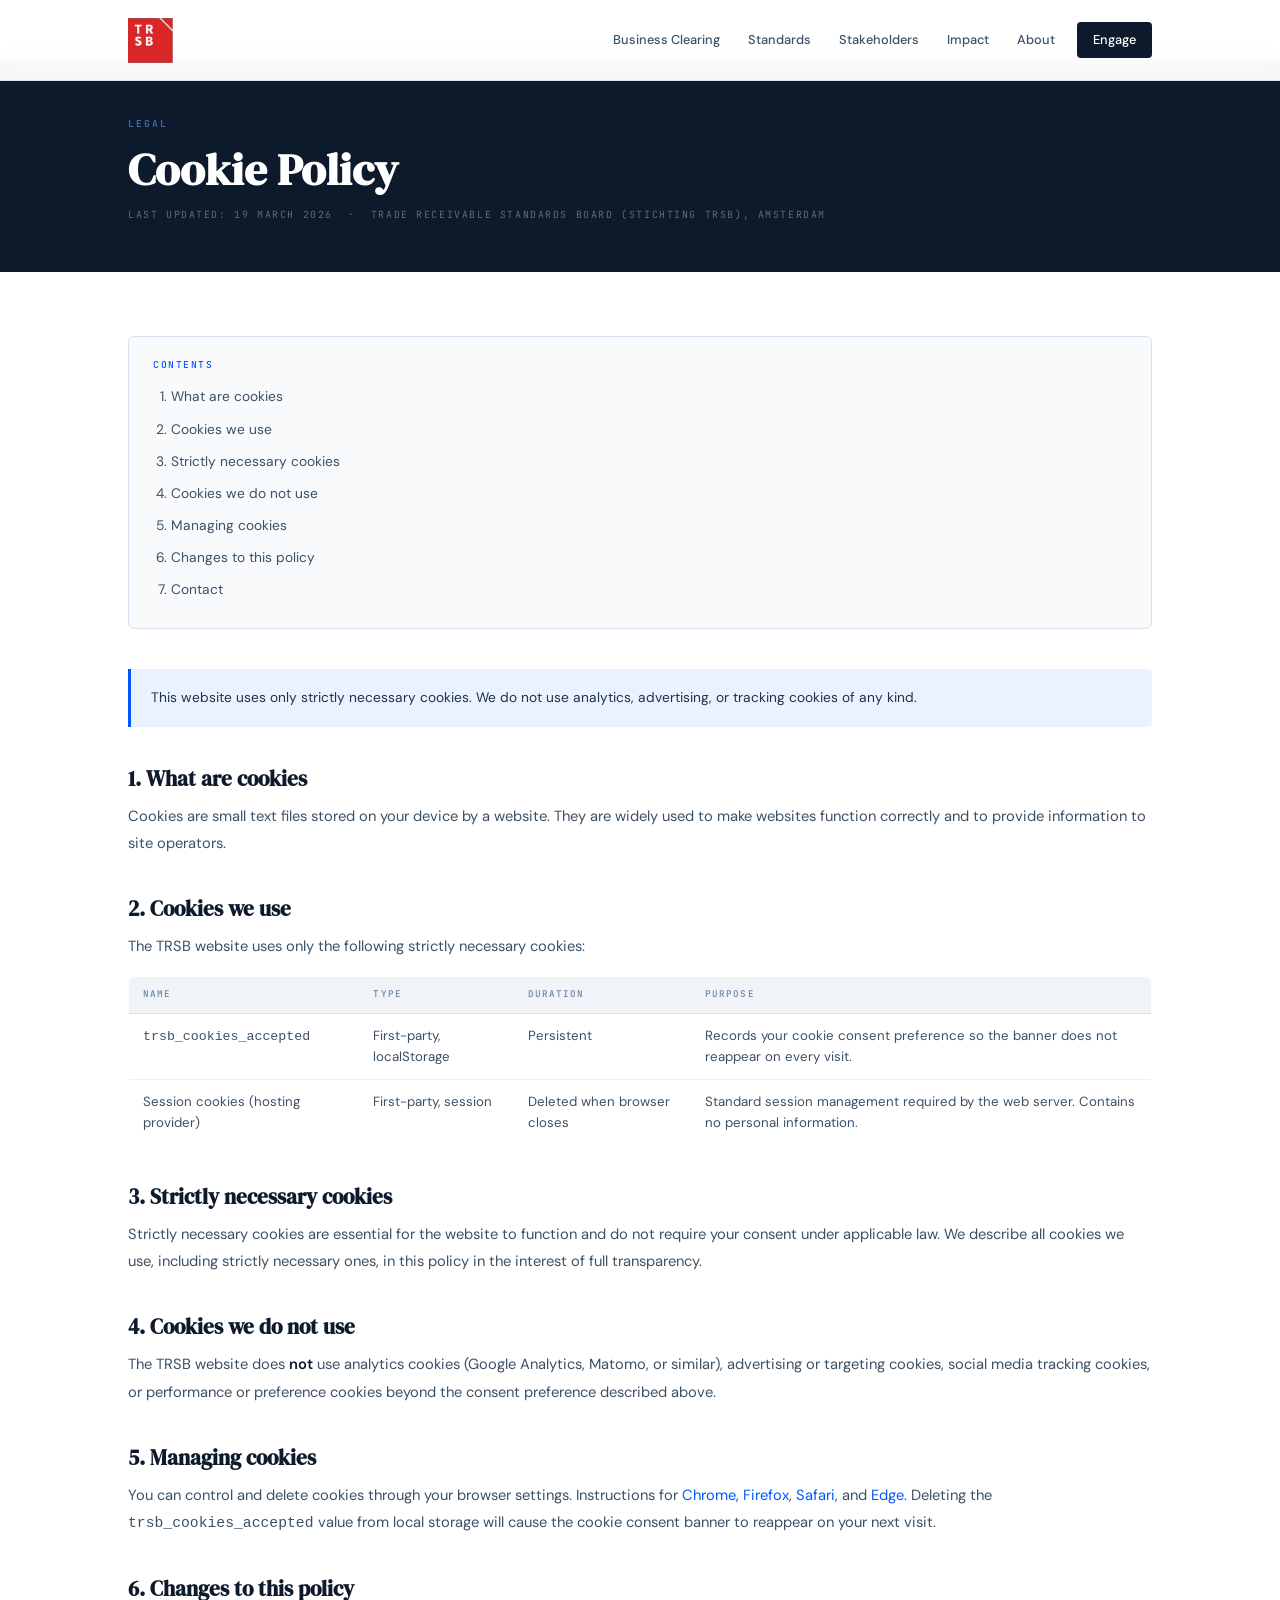
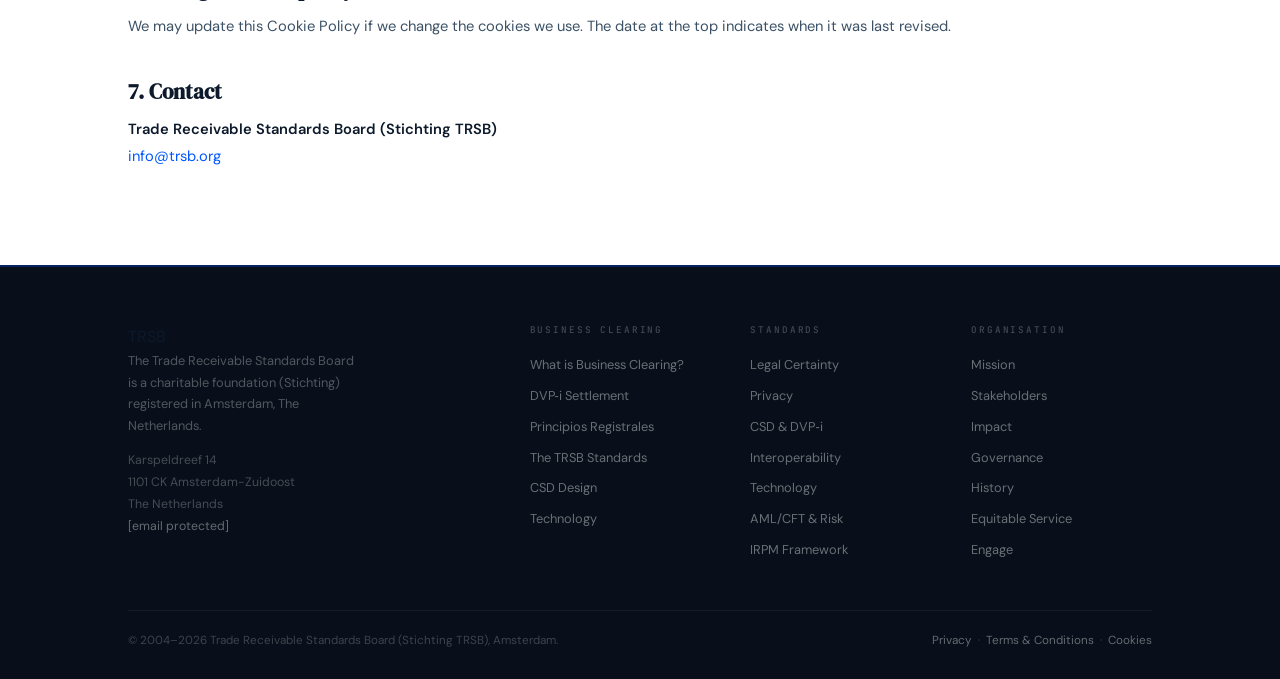
==== commit a61e5812: "Add favico" ====
--- a/cookies.html
+++ b/cookies.html
@@ -5,7 +5,7 @@
 <meta name="viewport" content="width=device-width, initial-scale=1.0">
 <title>Cookie Policy — TRSB</title>
 <meta name="description" content="Cookie Policy for the Trade Receivable Standards Board.">
-<link rel="icon" type="image/svg+xml" href="img/favicon.svg">
+<link rel="icon" href="img/favicon.ico" sizes="16x16 32x32 48x48">
 <link rel="icon" type="image/png" href="img/logo_trsb_basic.png">
 <link rel="preconnect" href="https://fonts.googleapis.com">
 <link href="https://fonts.googleapis.com/css2?family=DM+Serif+Display:ital@0;1&family=DM+Sans:wght@300;400;500;600&family=JetBrains+Mono:wght@400;500&display=swap" rel="stylesheet">
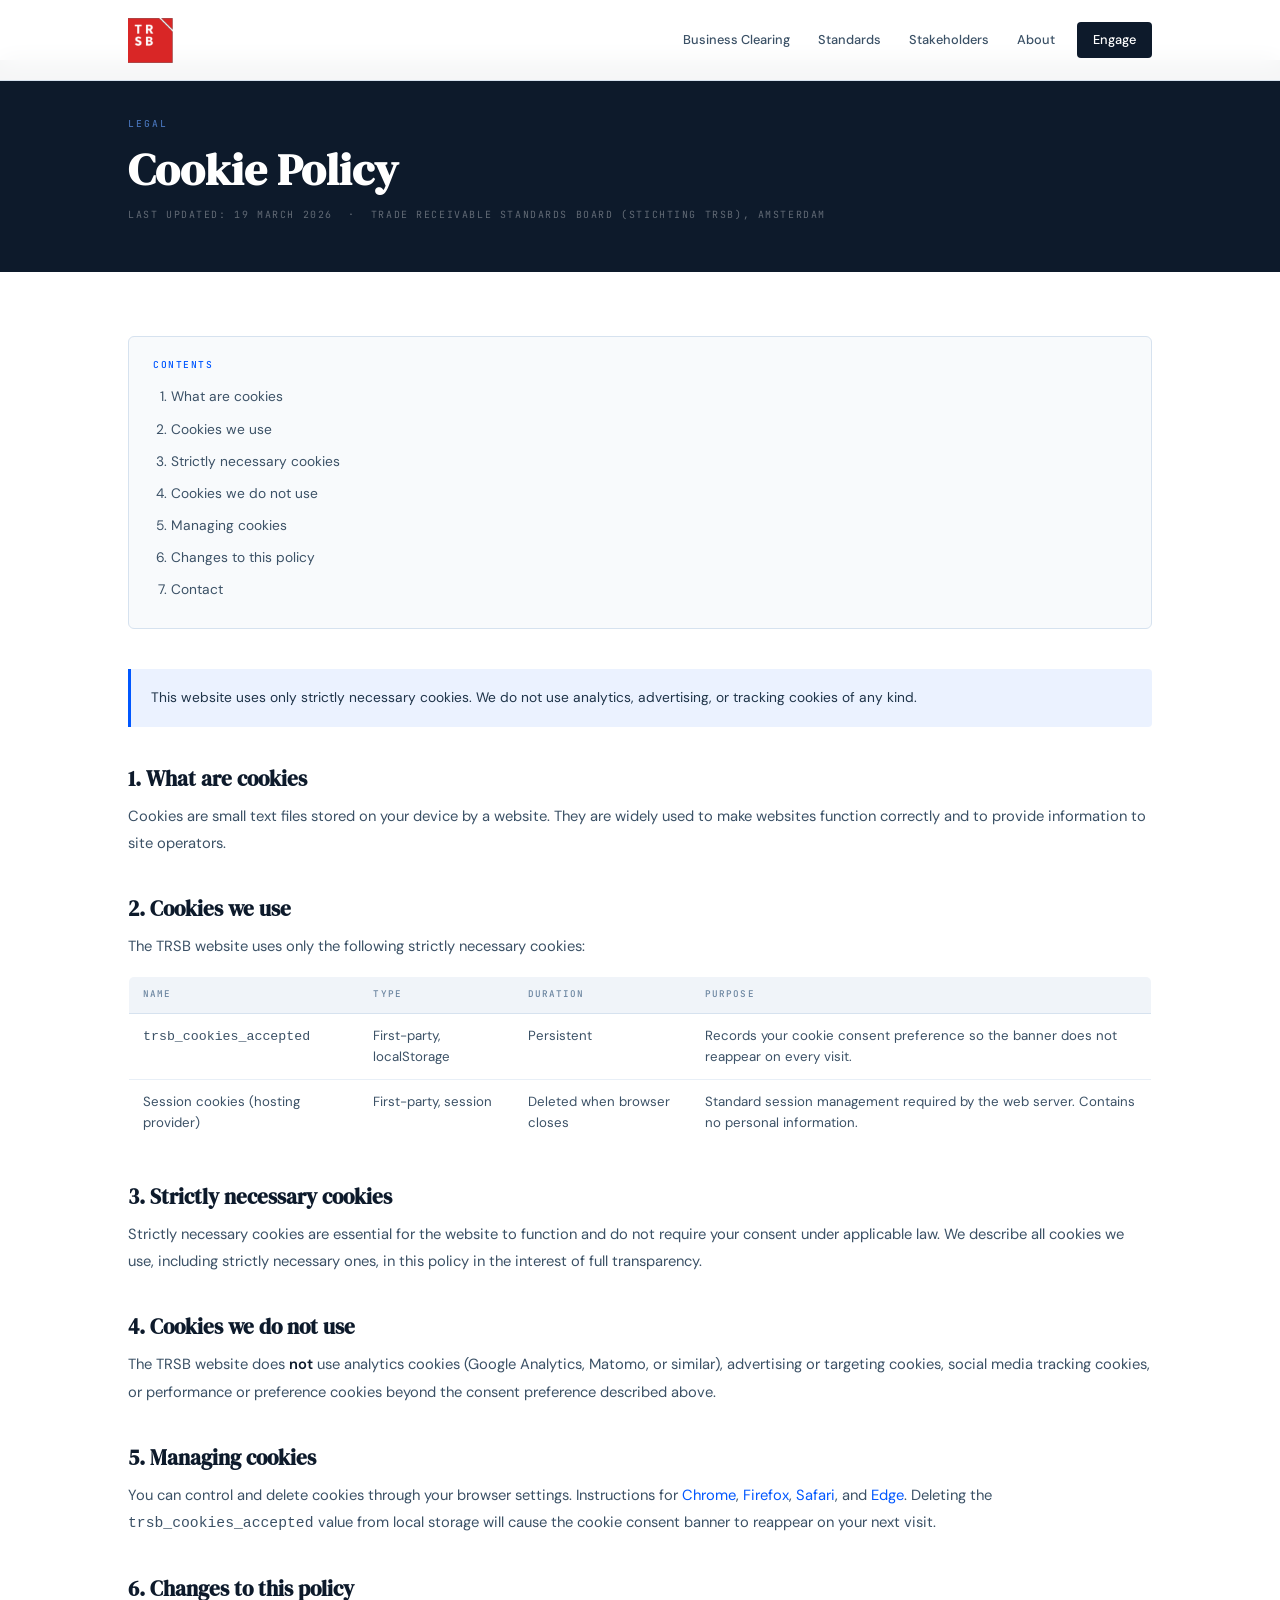
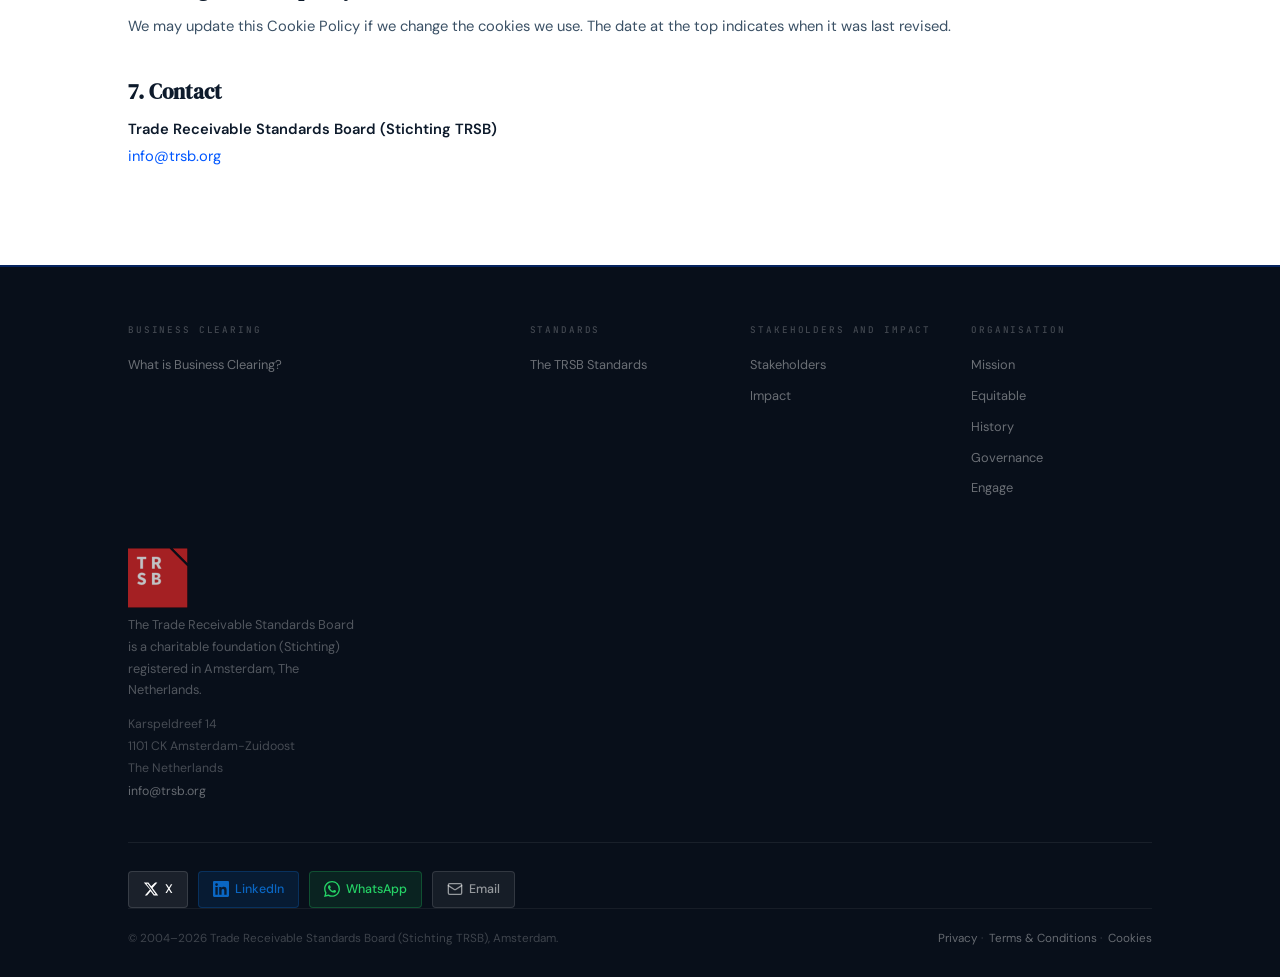
==== commit af84fff5: "Add SEO" ====
--- a/cookies.html
+++ b/cookies.html
@@ -5,6 +5,10 @@
 <meta name="viewport" content="width=device-width, initial-scale=1.0">
 <title>Cookie Policy — TRSB</title>
 <meta name="description" content="Cookie Policy for the Trade Receivable Standards Board.">
+<link rel="canonical" href="https://trsb-standards.github.io/website/privacy.html">
+<meta property="og:type"  content="website">
+<meta property="og:title" content="Privacy Statement — TRSB">
+<meta property="og:url"   content="https://trsb.org/cookies.html">
 <link rel="icon" href="img/favicon.ico" sizes="16x16 32x32 48x48">
 <link rel="icon" type="image/png" href="img/logo_trsb_basic.png">
 <link rel="preconnect" href="https://fonts.googleapis.com">
--- a/css/footer.css
+++ b/css/footer.css
@@ -15,9 +15,9 @@
 }
 
 .footer-logo-img {
-	height: 32px;
+	height: 24px;
 	display: block;
-	margin-bottom: 16px;
+	margin-bottom: 42px;
 	opacity: 0.75;
 	transition: opacity 0.15s;
 }
